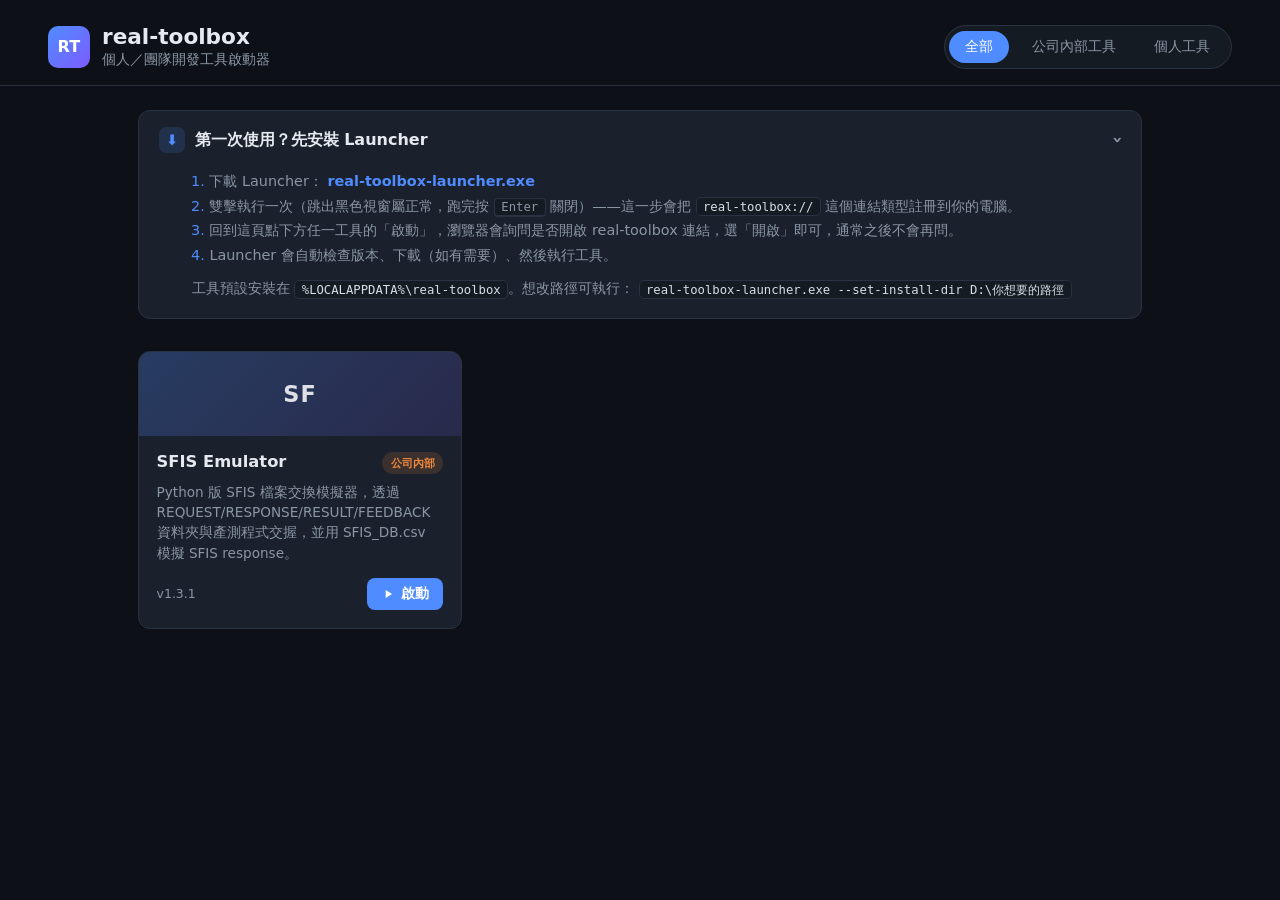
==== index.html @ bdea890c "Redesign entry page as a launcher-style dark UI Replace the plain list layout with a Steam/Epic-styl" ====
<!doctype html>
<html lang="zh-Hant">
<head>
<meta charset="utf-8">
<meta name="viewport" content="width=device-width, initial-scale=1">
<title>real-toolbox</title>
<link rel="stylesheet" href="assets/style.css">
</head>
<body>
<div class="bg-glow"></div>

<header class="topbar">
  <div class="brand">
    <span class="brand-mark">RT</span>
    <div>
      <h1>real-toolbox</h1>
      <p class="subtitle">個人／團隊開發工具啟動器</p>
    </div>
  </div>
  <nav class="tabs" id="tabs">
    <button class="tab active" data-filter="all">全部</button>
    <button class="tab" data-filter="internal">公司內部工具</button>
    <button class="tab" data-filter="personal">個人工具</button>
  </nav>
</header>

<main>
  <details class="setup-card" open>
    <summary>
      <span class="setup-icon">⬇</span>
      第一次使用？先安裝 Launcher
      <span class="chevron">›</span>
    </summary>
    <div class="setup-body">
      <ol class="setup-steps">
        <li>
          下載 Launcher：
          <a class="setup-download" href="https://github.com/real1027/real-toolbox/releases/download/launcher-v1.0.0/real-toolbox-launcher.exe">
            real-toolbox-launcher.exe
          </a>
        </li>
        <li>雙擊執行一次（跳出黑色視窗屬正常，跑完按 <kbd>Enter</kbd> 關閉）——這一步會把 <code>real-toolbox://</code> 這個連結類型註冊到你的電腦。</li>
        <li>回到這頁點下方任一工具的「啟動」，瀏覽器會詢問是否開啟 real-toolbox 連結，選「開啟」即可，通常之後不會再問。</li>
        <li>Launcher 會自動檢查版本、下載（如有需要）、然後執行工具。</li>
      </ol>
      <p class="setup-note">
        工具預設安裝在 <code>%LOCALAPPDATA%\real-toolbox</code>。想改路徑可執行：
        <code>real-toolbox-launcher.exe --set-install-dir D:\你想要的路徑</code>
      </p>
    </div>
  </details>

  <section class="grid" id="tool-grid" aria-live="polite"></section>
  <p class="empty-state" id="empty-state" hidden>目前這個分類還沒有工具。</p>
</main>

<script src="assets/app.js"></script>
</body>
</html>
---- assets/style.css ----
:root {
  --bg: #0d1117;
  --bg-alt: #151b23;
  --card: #1a212c;
  --card-hover: #212934;
  --border: #2a3341;
  --fg: #e6e9ef;
  --muted: #8b96a5;
  --accent: #4f8cff;
  --accent-hover: #6ba0ff;
  --internal: #f0883e;
  --personal: #3fb950;
}

* { box-sizing: border-box; }

html, body {
  margin: 0;
  min-height: 100%;
  background: var(--bg);
  color: var(--fg);
  font-family: system-ui, -apple-system, "Segoe UI", "PingFang TC", "Microsoft JhengHei", sans-serif;
}

.bg-glow {
  position: fixed;
  inset: 0;
  z-index: -1;
  background:
    radial-gradient(600px circle at 15% -10%, rgba(79, 140, 255, 0.16), transparent 60%),
    radial-gradient(500px circle at 90% 10%, rgba(63, 185, 80, 0.10), transparent 60%);
}

.topbar {
  display: flex;
  flex-wrap: wrap;
  align-items: center;
  justify-content: space-between;
  gap: 1rem;
  padding: 1.5rem clamp(1rem, 4vw, 3rem) 1rem;
  border-bottom: 1px solid var(--border);
}

.brand {
  display: flex;
  align-items: center;
  gap: 0.75rem;
}

.brand-mark {
  display: grid;
  place-items: center;
  width: 42px;
  height: 42px;
  border-radius: 10px;
  background: linear-gradient(135deg, var(--accent), #7c5cff);
  color: white;
  font-weight: 700;
  letter-spacing: 0.02em;
  flex-shrink: 0;
}

.brand h1 {
  margin: 0;
  font-size: 1.35rem;
}

.subtitle {
  margin: 0.15rem 0 0;
  color: var(--muted);
  font-size: 0.85rem;
}

.tabs {
  display: flex;
  gap: 0.4rem;
  background: var(--bg-alt);
  padding: 0.3rem;
  border-radius: 999px;
  border: 1px solid var(--border);
}

.tab {
  border: none;
  background: transparent;
  color: var(--muted);
  padding: 0.45rem 1rem;
  border-radius: 999px;
  font-size: 0.85rem;
  cursor: pointer;
  transition: background 0.15s, color 0.15s;
}

.tab:hover { color: var(--fg); }

.tab.active {
  background: var(--accent);
  color: white;
}

main {
  max-width: 1100px;
  margin: 0 auto;
  padding: 1.5rem clamp(1rem, 4vw, 3rem) 4rem;
}

.setup-card {
  background: var(--card);
  border: 1px solid var(--border);
  border-radius: 12px;
  margin-bottom: 2rem;
  overflow: hidden;
}

.setup-card summary {
  list-style: none;
  cursor: pointer;
  padding: 1rem 1.25rem;
  display: flex;
  align-items: center;
  gap: 0.6rem;
  font-weight: 600;
  user-select: none;
}

.setup-card summary::-webkit-details-marker { display: none; }

.setup-icon {
  display: grid;
  place-items: center;
  width: 26px;
  height: 26px;
  border-radius: 7px;
  background: rgba(79, 140, 255, 0.15);
  color: var(--accent);
  font-size: 0.9rem;
}

.chevron {
  margin-left: auto;
  color: var(--muted);
  transition: transform 0.15s;
  font-size: 1.1rem;
}

.setup-card[open] .chevron { transform: rotate(90deg); }

.setup-body {
  padding: 0 1.25rem 1.25rem 3.3rem;
  color: var(--muted);
  font-size: 0.9rem;
}

.setup-steps {
  margin: 0 0 0.75rem;
  padding-left: 1.1rem;
  line-height: 1.7;
}

.setup-steps li::marker { color: var(--accent); }

.setup-download {
  color: var(--accent);
  font-weight: 600;
  text-decoration: none;
}

.setup-download:hover { color: var(--accent-hover); }

.setup-note { margin: 0; }

kbd {
  background: var(--bg-alt);
  border: 1px solid var(--border);
  border-bottom-width: 2px;
  border-radius: 4px;
  padding: 0.05rem 0.4rem;
  font-size: 0.85em;
}

code {
  background: var(--bg-alt);
  border: 1px solid var(--border);
  padding: 0.1rem 0.4rem;
  border-radius: 5px;
  font-size: 0.85em;
  color: #d7dee8;
}

.grid {
  display: grid;
  grid-template-columns: repeat(auto-fill, minmax(260px, 1fr));
  gap: 1rem;
}

.card {
  background: var(--card);
  border: 1px solid var(--border);
  border-radius: 12px;
  overflow: hidden;
  display: flex;
  flex-direction: column;
  transition: transform 0.15s, background 0.15s, border-color 0.15s;
}

.card:hover {
  background: var(--card-hover);
  border-color: #3a4657;
  transform: translateY(-2px);
}

.card-art {
  height: 84px;
  display: grid;
  place-items: center;
  background:
    linear-gradient(135deg, rgba(79, 140, 255, 0.25), rgba(124, 92, 255, 0.15));
  color: rgba(255, 255, 255, 0.85);
  font-size: 1.4rem;
  font-weight: 700;
  letter-spacing: 0.05em;
}

.card-body {
  padding: 1rem 1.1rem 1.1rem;
  display: flex;
  flex-direction: column;
  gap: 0.5rem;
  flex: 1;
}

.card-top {
  display: flex;
  align-items: flex-start;
  justify-content: space-between;
  gap: 0.5rem;
}

.card-title {
  margin: 0;
  font-size: 1.02rem;
}

.badge {
  flex-shrink: 0;
  font-size: 0.7rem;
  padding: 0.2rem 0.55rem;
  border-radius: 999px;
  font-weight: 600;
  white-space: nowrap;
}

.badge-internal { background: rgba(240, 136, 62, 0.15); color: var(--internal); }
.badge-personal { background: rgba(63, 185, 80, 0.15); color: var(--personal); }

.card-desc {
  margin: 0;
  color: var(--muted);
  font-size: 0.85rem;
  line-height: 1.5;
  flex: 1;
}

.card-footer {
  display: flex;
  align-items: center;
  justify-content: space-between;
  margin-top: 0.4rem;
}

.version-tag {
  color: var(--muted);
  font-size: 0.78rem;
  font-variant-numeric: tabular-nums;
}

.launch-btn {
  display: inline-flex;
  align-items: center;
  gap: 0.35rem;
  background: var(--accent);
  color: white;
  text-decoration: none;
  font-size: 0.85rem;
  font-weight: 600;
  padding: 0.45rem 0.9rem;
  border-radius: 8px;
  transition: background 0.15s;
}

.launch-btn:hover { background: var(--accent-hover); }

.empty-state {
  color: var(--muted);
  text-align: center;
  padding: 3rem 1rem;
}
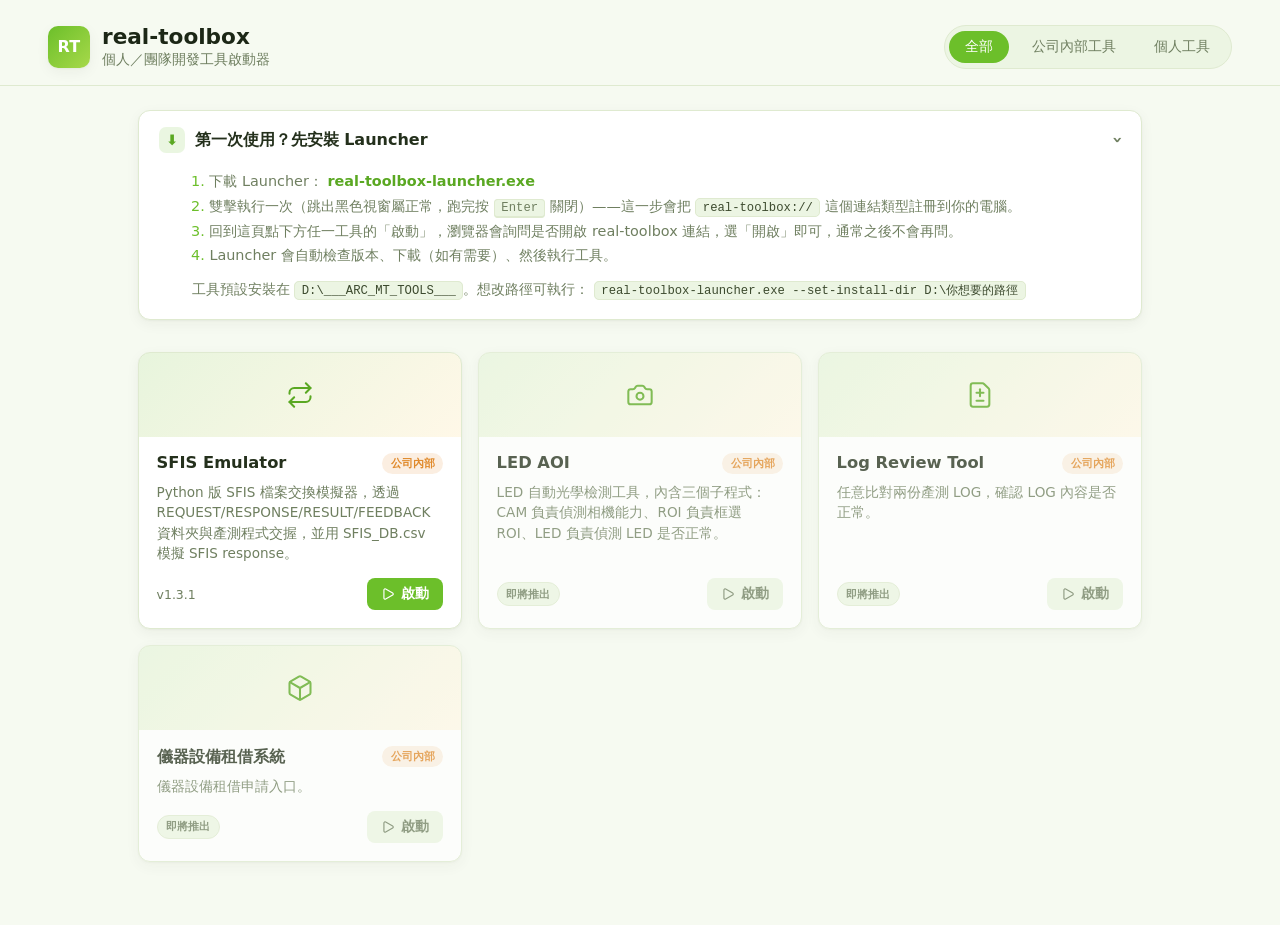
==== commit 5a47c635: "Light apple-green theme, Lucide icons, new default install dir, onboarding doc - Switch from dark to" ====
--- a/index.html
+++ b/index.html
@@ -44,7 +44,7 @@
         <li>Launcher 會自動檢查版本、下載（如有需要）、然後執行工具。</li>
       </ol>
       <p class="setup-note">
-        工具預設安裝在 <code>%LOCALAPPDATA%\real-toolbox</code>。想改路徑可執行：
+        工具預設安裝在 <code>D:\___ARC_MT_TOOLS___</code>。想改路徑可執行：
         <code>real-toolbox-launcher.exe --set-install-dir D:\你想要的路徑</code>
       </p>
     </div>
--- a/assets/style.css
+++ b/assets/style.css
@@ -1,15 +1,17 @@
 :root {
-  --bg: #0d1117;
-  --bg-alt: #151b23;
-  --card: #1a212c;
-  --card-hover: #212934;
-  --border: #2a3341;
-  --fg: #e6e9ef;
-  --muted: #8b96a5;
-  --accent: #4f8cff;
-  --accent-hover: #6ba0ff;
-  --internal: #f0883e;
-  --personal: #3fb950;
+  --bg: #f6faf1;
+  --bg-alt: #ecf5e3;
+  --card: #ffffff;
+  --card-hover: #fbfff6;
+  --border: #dfead0;
+  --fg: #24301c;
+  --muted: #6f7f60;
+  --accent: #6cbf2a;
+  --accent-hover: #5aa822;
+  --accent-soft: rgba(108, 191, 42, 0.14);
+  --internal: #e08a2c;
+  --personal: #2f7de0;
+  --shadow: 0 1px 2px rgba(36, 48, 28, 0.04), 0 4px 14px rgba(36, 48, 28, 0.05);
 }
 
 * { box-sizing: border-box; }
@@ -27,8 +29,8 @@
   inset: 0;
   z-index: -1;
   background:
-    radial-gradient(600px circle at 15% -10%, rgba(79, 140, 255, 0.16), transparent 60%),
-    radial-gradient(500px circle at 90% 10%, rgba(63, 185, 80, 0.10), transparent 60%);
+    radial-gradient(650px circle at 12% -10%, rgba(108, 191, 42, 0.12), transparent 60%),
+    radial-gradient(500px circle at 92% 5%, rgba(255, 205, 90, 0.10), transparent 60%);
 }
 
 .topbar {
@@ -53,16 +55,18 @@
   width: 42px;
   height: 42px;
   border-radius: 10px;
-  background: linear-gradient(135deg, var(--accent), #7c5cff);
+  background: linear-gradient(135deg, var(--accent), #a7d94a);
   color: white;
   font-weight: 700;
   letter-spacing: 0.02em;
   flex-shrink: 0;
+  box-shadow: var(--shadow);
 }
 
 .brand h1 {
   margin: 0;
   font-size: 1.35rem;
+  color: #1c2716;
 }
 
 .subtitle {
@@ -110,6 +114,7 @@
   border-radius: 12px;
   margin-bottom: 2rem;
   overflow: hidden;
+  box-shadow: var(--shadow);
 }
 
 .setup-card summary {
@@ -131,8 +136,8 @@
   width: 26px;
   height: 26px;
   border-radius: 7px;
-  background: rgba(79, 140, 255, 0.15);
-  color: var(--accent);
+  background: var(--accent-soft);
+  color: var(--accent-hover);
   font-size: 0.9rem;
 }
 
@@ -160,12 +165,12 @@
 .setup-steps li::marker { color: var(--accent); }
 
 .setup-download {
-  color: var(--accent);
+  color: var(--accent-hover);
   font-weight: 600;
   text-decoration: none;
 }
 
-.setup-download:hover { color: var(--accent-hover); }
+.setup-download:hover { text-decoration: underline; }
 
 .setup-note { margin: 0; }
 
@@ -184,7 +189,7 @@
   padding: 0.1rem 0.4rem;
   border-radius: 5px;
   font-size: 0.85em;
-  color: #d7dee8;
+  color: #3c4a2e;
 }
 
 .grid {
@@ -200,22 +205,25 @@
   overflow: hidden;
   display: flex;
   flex-direction: column;
-  transition: transform 0.15s, background 0.15s, border-color 0.15s;
+  box-shadow: var(--shadow);
+  transition: transform 0.15s, border-color 0.15s, box-shadow 0.15s;
 }
 
 .card:hover {
-  background: var(--card-hover);
-  border-color: #3a4657;
+  border-color: #c7dcae;
   transform: translateY(-2px);
+  box-shadow: 0 6px 20px rgba(36, 48, 28, 0.09);
 }
 
 .card-art {
   height: 84px;
   display: grid;
   place-items: center;
-  background:
-    linear-gradient(135deg, rgba(79, 140, 255, 0.25), rgba(124, 92, 255, 0.15));
-  color: rgba(255, 255, 255, 0.85);
+  background: linear-gradient(135deg, rgba(108, 191, 42, 0.16), rgba(255, 205, 90, 0.14));
+  color: var(--accent-hover);
+}
+
+.card-art span {
   font-size: 1.4rem;
   font-weight: 700;
   letter-spacing: 0.05em;
@@ -250,8 +258,8 @@
   white-space: nowrap;
 }
 
-.badge-internal { background: rgba(240, 136, 62, 0.15); color: var(--internal); }
-.badge-personal { background: rgba(63, 185, 80, 0.15); color: var(--personal); }
+.badge-internal { background: rgba(224, 138, 44, 0.14); color: var(--internal); }
+.badge-personal { background: rgba(47, 125, 224, 0.12); color: var(--personal); }
 
 .card-desc {
   margin: 0;
@@ -263,8 +271,10 @@
 
 .card-footer {
   display: flex;
+  flex-wrap: wrap;
   align-items: center;
   justify-content: space-between;
+  gap: 0.5rem;
   margin-top: 0.4rem;
 }
 
@@ -286,9 +296,50 @@
   padding: 0.45rem 0.9rem;
   border-radius: 8px;
   transition: background 0.15s;
+  border: none;
+  cursor: pointer;
 }
 
 .launch-btn:hover { background: var(--accent-hover); }
+
+.launch-btn.is-disabled {
+  background: var(--bg-alt);
+  color: var(--muted);
+  cursor: default;
+  pointer-events: none;
+}
+
+.sub-tool-buttons {
+  display: flex;
+  flex-wrap: wrap;
+  justify-content: flex-end;
+  gap: 0.4rem;
+  width: 100%;
+}
+
+.sub-tool-buttons .launch-btn {
+  font-size: 0.78rem;
+  padding: 0.35rem 0.65rem;
+}
+
+.coming-soon-tag {
+  font-size: 0.7rem;
+  font-weight: 600;
+  color: var(--muted);
+  background: var(--bg-alt);
+  border: 1px solid var(--border);
+  padding: 0.2rem 0.55rem;
+  border-radius: 999px;
+}
+
+.card.is-coming-soon {
+  opacity: 0.75;
+}
+
+.card.is-coming-soon:hover {
+  transform: none;
+  box-shadow: var(--shadow);
+}
 
 .empty-state {
   color: var(--muted);
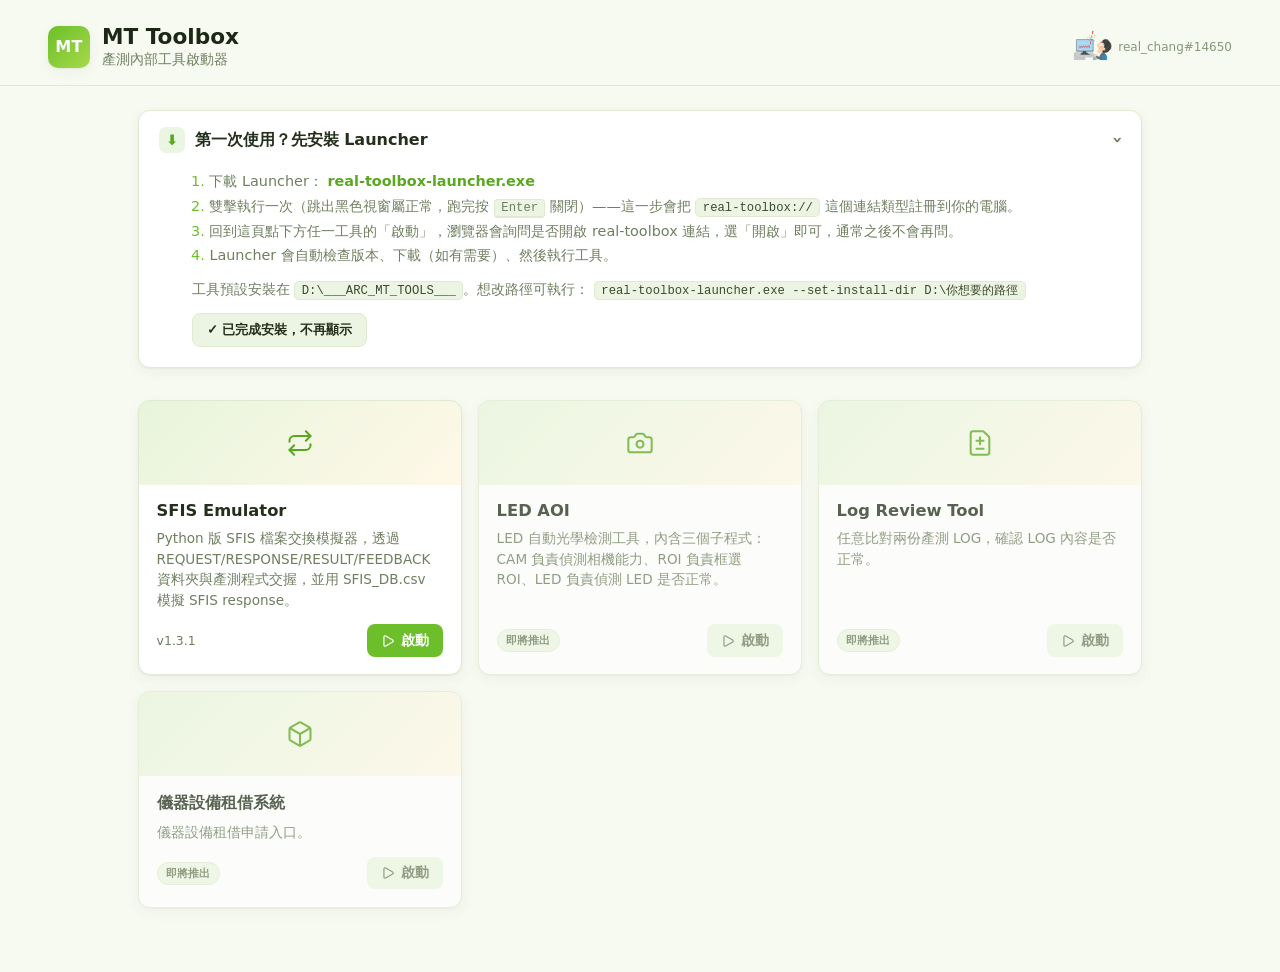
==== commit 826851f4: "Rebrand to MT Toolbox, drop category split, add signature corner - All tools are internal production" ====
--- a/index.html
+++ b/index.html
@@ -3,7 +3,7 @@
 <head>
 <meta charset="utf-8">
 <meta name="viewport" content="width=device-width, initial-scale=1">
-<title>real-toolbox</title>
+<title>MT Toolbox</title>
 <link rel="stylesheet" href="assets/style.css">
 </head>
 <body>
@@ -11,21 +11,23 @@
 
 <header class="topbar">
   <div class="brand">
-    <span class="brand-mark">RT</span>
+    <span class="brand-mark">MT</span>
     <div>
-      <h1>real-toolbox</h1>
-      <p class="subtitle">個人／團隊開發工具啟動器</p>
+      <h1>MT Toolbox</h1>
+      <p class="subtitle">產測內部工具啟動器</p>
     </div>
   </div>
-  <nav class="tabs" id="tabs">
-    <button class="tab active" data-filter="all">全部</button>
-    <button class="tab" data-filter="internal">公司內部工具</button>
-    <button class="tab" data-filter="personal">個人工具</button>
-  </nav>
+  <div class="topbar-right">
+    <button class="setup-reopen-link" id="setup-reopen" hidden>安裝說明</button>
+    <div class="signature">
+      <img src="assets/mascot.png" alt="" class="mascot" />
+      <span class="signature-tag">real_chang#14650</span>
+    </div>
+  </div>
 </header>
 
 <main>
-  <details class="setup-card" open>
+  <details class="setup-card" id="setup-card" open>
     <summary>
       <span class="setup-icon">⬇</span>
       第一次使用？先安裝 Launcher
@@ -47,11 +49,12 @@
         工具預設安裝在 <code>D:\___ARC_MT_TOOLS___</code>。想改路徑可執行：
         <code>real-toolbox-launcher.exe --set-install-dir D:\你想要的路徑</code>
       </p>
+      <button class="dismiss-setup-btn" id="dismiss-setup">✓ 已完成安裝，不再顯示</button>
     </div>
   </details>
 
   <section class="grid" id="tool-grid" aria-live="polite"></section>
-  <p class="empty-state" id="empty-state" hidden>目前這個分類還沒有工具。</p>
+  <p class="empty-state" id="empty-state" hidden>目前還沒有工具。</p>
 </main>
 
 <script src="assets/app.js"></script>
--- a/assets/style.css
+++ b/assets/style.css
@@ -9,8 +9,6 @@
   --accent: #6cbf2a;
   --accent-hover: #5aa822;
   --accent-soft: rgba(108, 191, 42, 0.14);
-  --internal: #e08a2c;
-  --personal: #2f7de0;
   --shadow: 0 1px 2px rgba(36, 48, 28, 0.04), 0 4px 14px rgba(36, 48, 28, 0.05);
 }
 
@@ -75,31 +73,45 @@
   font-size: 0.85rem;
 }
 
-.tabs {
-  display: flex;
+.topbar-right {
+  display: flex;
+  align-items: center;
+  gap: 0.9rem;
+}
+
+.setup-reopen-link {
+  border: 1px solid var(--border);
+  background: var(--card);
+  color: var(--muted);
+  padding: 0.4rem 0.85rem;
+  border-radius: 999px;
+  font-size: 0.8rem;
+  cursor: pointer;
+  transition: color 0.15s, border-color 0.15s;
+}
+
+.setup-reopen-link:hover {
+  color: var(--accent-hover);
+  border-color: var(--accent);
+}
+
+.signature {
+  display: flex;
+  align-items: center;
   gap: 0.4rem;
-  background: var(--bg-alt);
-  padding: 0.3rem;
-  border-radius: 999px;
-  border: 1px solid var(--border);
-}
-
-.tab {
-  border: none;
-  background: transparent;
-  color: var(--muted);
-  padding: 0.45rem 1rem;
-  border-radius: 999px;
-  font-size: 0.85rem;
-  cursor: pointer;
-  transition: background 0.15s, color 0.15s;
-}
-
-.tab:hover { color: var(--fg); }
-
-.tab.active {
-  background: var(--accent);
-  color: white;
+  opacity: 0.8;
+}
+
+.mascot {
+  height: 34px;
+  width: auto;
+  display: block;
+}
+
+.signature-tag {
+  font-size: 0.75rem;
+  color: var(--muted);
+  white-space: nowrap;
 }
 
 main {
@@ -172,7 +184,25 @@
 
 .setup-download:hover { text-decoration: underline; }
 
-.setup-note { margin: 0; }
+.setup-note { margin: 0 0 0.9rem; }
+
+.dismiss-setup-btn {
+  border: 1px solid var(--border);
+  background: var(--bg-alt);
+  color: var(--fg);
+  padding: 0.45rem 0.9rem;
+  border-radius: 8px;
+  font-size: 0.82rem;
+  font-weight: 600;
+  cursor: pointer;
+  transition: background 0.15s, border-color 0.15s;
+}
+
+.dismiss-setup-btn:hover {
+  background: var(--accent-soft);
+  border-color: var(--accent);
+  color: var(--accent-hover);
+}
 
 kbd {
   background: var(--bg-alt);
@@ -249,18 +279,6 @@
   font-size: 1.02rem;
 }
 
-.badge {
-  flex-shrink: 0;
-  font-size: 0.7rem;
-  padding: 0.2rem 0.55rem;
-  border-radius: 999px;
-  font-weight: 600;
-  white-space: nowrap;
-}
-
-.badge-internal { background: rgba(224, 138, 44, 0.14); color: var(--internal); }
-.badge-personal { background: rgba(47, 125, 224, 0.12); color: var(--personal); }
-
 .card-desc {
   margin: 0;
   color: var(--muted);
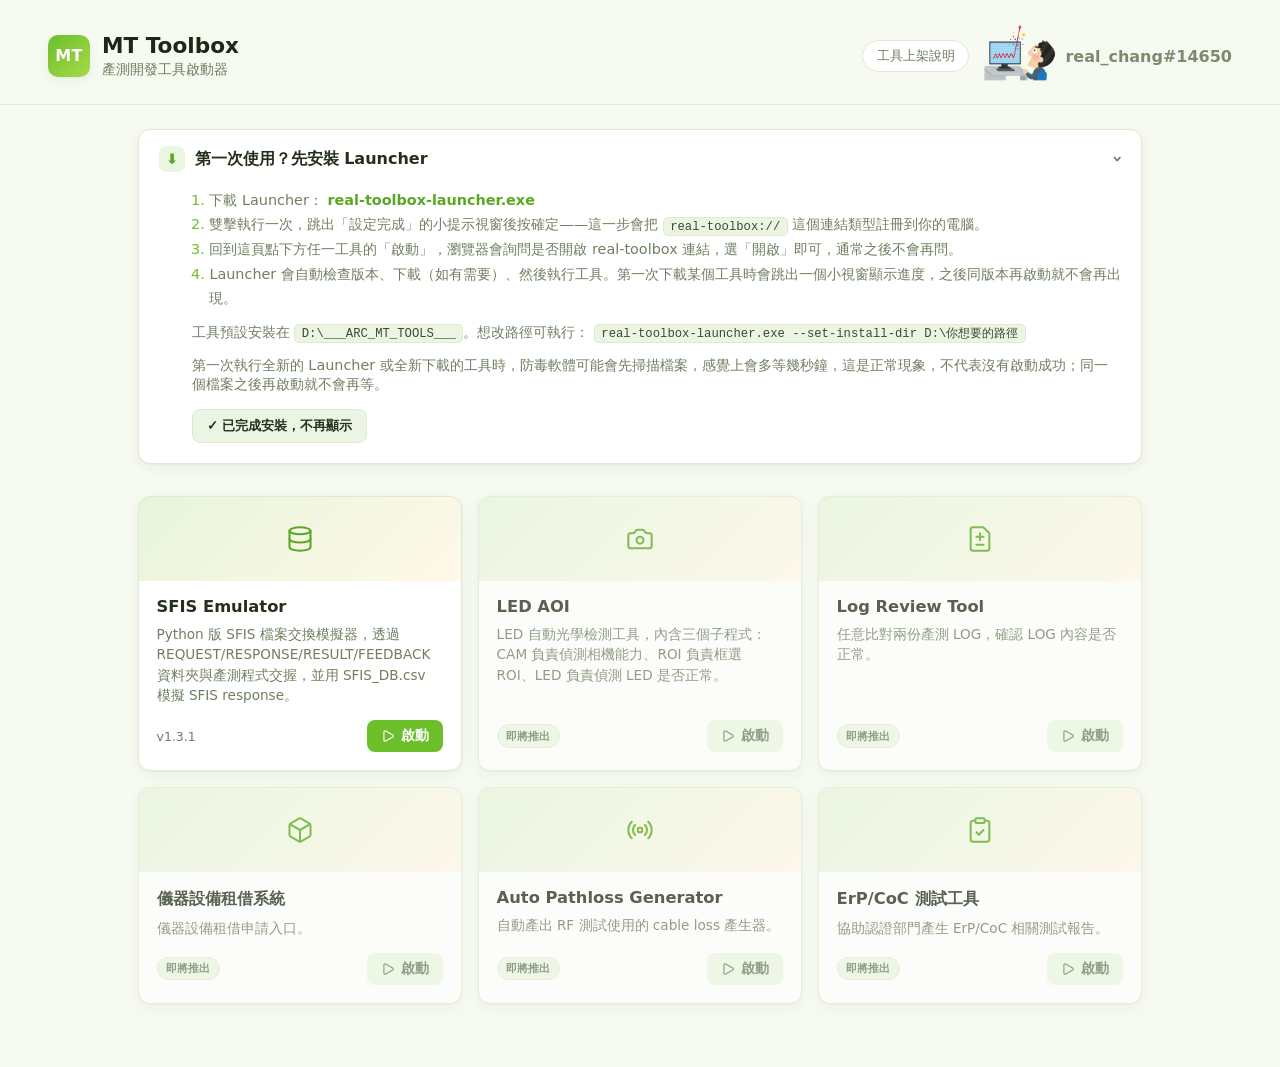
==== commit 81c1b8bf: "Windowless Launcher, longer feedback timeout, onboarding page - Launcher rebuilt as --windowed (no m" ====
--- a/index.html
+++ b/index.html
@@ -14,11 +14,12 @@
     <span class="brand-mark">MT</span>
     <div>
       <h1>MT Toolbox</h1>
-      <p class="subtitle">產測內部工具啟動器</p>
+      <p class="subtitle">產測開發工具啟動器</p>
     </div>
   </div>
   <div class="topbar-right">
     <button class="setup-reopen-link" id="setup-reopen" hidden>安裝說明</button>
+    <a class="setup-reopen-link" href="onboarding.html" target="_blank" rel="noopener">工具上架說明</a>
     <div class="signature">
       <img src="assets/mascot.png" alt="" class="mascot" />
       <span class="signature-tag">real_chang#14650</span>
@@ -41,13 +42,16 @@
             real-toolbox-launcher.exe
           </a>
         </li>
-        <li>雙擊執行一次（跳出黑色視窗屬正常，跑完按 <kbd>Enter</kbd> 關閉）——這一步會把 <code>real-toolbox://</code> 這個連結類型註冊到你的電腦。</li>
+        <li>雙擊執行一次，跳出「設定完成」的小提示視窗後按確定——這一步會把 <code>real-toolbox://</code> 這個連結類型註冊到你的電腦。</li>
         <li>回到這頁點下方任一工具的「啟動」，瀏覽器會詢問是否開啟 real-toolbox 連結，選「開啟」即可，通常之後不會再問。</li>
-        <li>Launcher 會自動檢查版本、下載（如有需要）、然後執行工具。</li>
+        <li>Launcher 會自動檢查版本、下載（如有需要）、然後執行工具。第一次下載某個工具時會跳出一個小視窗顯示進度，之後同版本再啟動就不會再出現。</li>
       </ol>
       <p class="setup-note">
         工具預設安裝在 <code>D:\___ARC_MT_TOOLS___</code>。想改路徑可執行：
         <code>real-toolbox-launcher.exe --set-install-dir D:\你想要的路徑</code>
+      </p>
+      <p class="setup-note">
+        第一次執行全新的 Launcher 或全新下載的工具時，防毒軟體可能會先掃描檔案，感覺上會多等幾秒鐘，這是正常現象，不代表沒有啟動成功；同一個檔案之後再啟動就不會再等。
       </p>
       <button class="dismiss-setup-btn" id="dismiss-setup">✓ 已完成安裝，不再顯示</button>
     </div>
--- a/assets/style.css
+++ b/assets/style.css
@@ -86,6 +86,7 @@
   padding: 0.4rem 0.85rem;
   border-radius: 999px;
   font-size: 0.8rem;
+  text-decoration: none;
   cursor: pointer;
   transition: color 0.15s, border-color 0.15s;
 }
@@ -98,18 +99,19 @@
 .signature {
   display: flex;
   align-items: center;
-  gap: 0.4rem;
-  opacity: 0.8;
+  gap: 0.6rem;
+  opacity: 0.9;
 }
 
 .mascot {
-  height: 34px;
+  height: 64px;
   width: auto;
   display: block;
 }
 
 .signature-tag {
-  font-size: 0.75rem;
+  font-size: 1rem;
+  font-weight: 600;
   color: var(--muted);
   white-space: nowrap;
 }
@@ -118,6 +120,69 @@
   max-width: 1100px;
   margin: 0 auto;
   padding: 1.5rem clamp(1rem, 4vw, 3rem) 4rem;
+}
+
+main.prose {
+  max-width: 760px;
+  line-height: 1.7;
+}
+
+.prose h2 {
+  margin-top: 2.2rem;
+  padding-bottom: 0.4rem;
+  border-bottom: 1px solid var(--border);
+  font-size: 1.15rem;
+}
+
+.prose h3 {
+  margin-top: 1.6rem;
+  font-size: 1rem;
+}
+
+.prose ul, .prose ol {
+  padding-left: 1.3rem;
+}
+
+.prose li { margin: 0.3rem 0; }
+.prose li::marker { color: var(--accent); }
+
+.prose p { margin: 0.8rem 0; }
+
+.prose pre {
+  background: var(--bg-alt);
+  border: 1px solid var(--border);
+  border-radius: 8px;
+  padding: 0.9rem 1rem;
+  overflow-x: auto;
+  font-size: 0.85rem;
+}
+
+.prose pre code {
+  background: none;
+  border: none;
+  padding: 0;
+}
+
+.prose table {
+  width: 100%;
+  border-collapse: collapse;
+  margin: 1rem 0;
+  font-size: 0.9rem;
+}
+
+.prose th, .prose td {
+  border: 1px solid var(--border);
+  padding: 0.5rem 0.7rem;
+  text-align: left;
+  vertical-align: top;
+}
+
+.prose th {
+  background: var(--bg-alt);
+}
+
+.prose a {
+  color: var(--accent-hover);
 }
 
 .setup-card {
@@ -327,6 +392,18 @@
   pointer-events: none;
 }
 
+.launch-btn.is-loading {
+  background: var(--accent-hover);
+  pointer-events: none;
+  cursor: default;
+  animation: launch-pulse 1.1s ease-in-out infinite;
+}
+
+@keyframes launch-pulse {
+  0%, 100% { opacity: 1; }
+  50% { opacity: 0.6; }
+}
+
 .sub-tool-buttons {
   display: flex;
   flex-wrap: wrap;
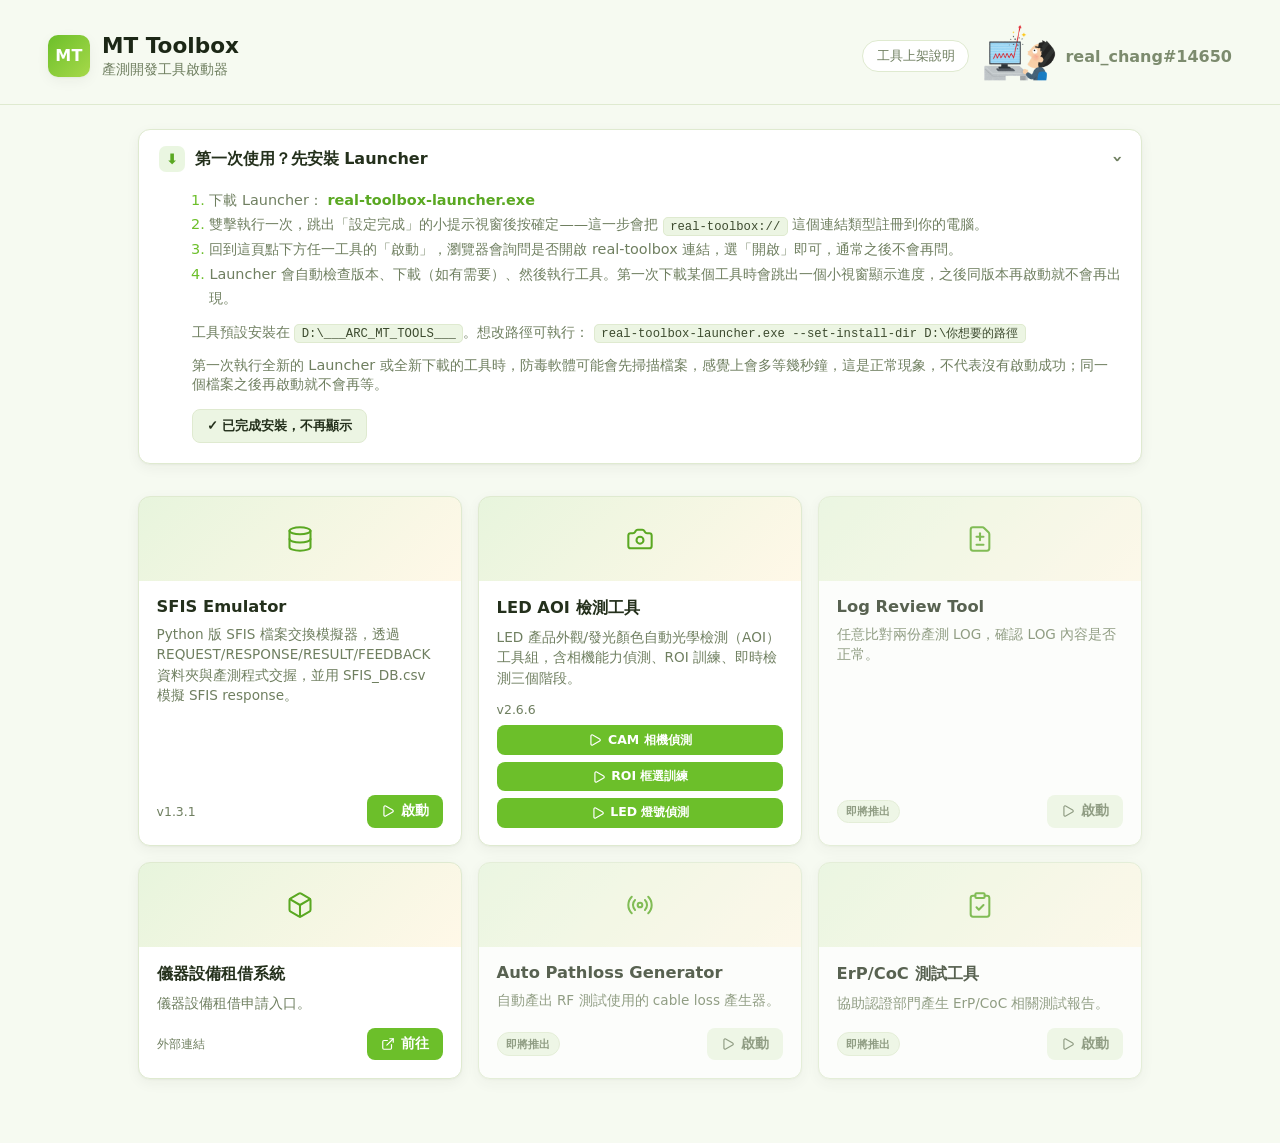
==== commit cf563b83: "Polish: sub-tool buttons as an equal-width column, wording tweaks - LED AOI's CAM/ROI/LED launch but" ====
--- a/index.html
+++ b/index.html
@@ -18,7 +18,7 @@
     </div>
   </div>
   <div class="topbar-right">
-    <button class="setup-reopen-link" id="setup-reopen" hidden>安裝說明</button>
+    <button class="setup-reopen-link" id="setup-reopen" hidden>工具啟動教學</button>
     <a class="setup-reopen-link" href="onboarding.html" target="_blank" rel="noopener">工具上架說明</a>
     <div class="signature">
       <img src="assets/mascot.png" alt="" class="mascot" />
--- a/assets/style.css
+++ b/assets/style.css
@@ -406,15 +406,16 @@
 
 .sub-tool-buttons {
   display: flex;
-  flex-wrap: wrap;
-  justify-content: flex-end;
+  flex-direction: column;
   gap: 0.4rem;
   width: 100%;
 }
 
 .sub-tool-buttons .launch-btn {
   font-size: 0.78rem;
-  padding: 0.35rem 0.65rem;
+  padding: 0.4rem 0.65rem;
+  width: 100%;
+  justify-content: center;
 }
 
 .coming-soon-tag {
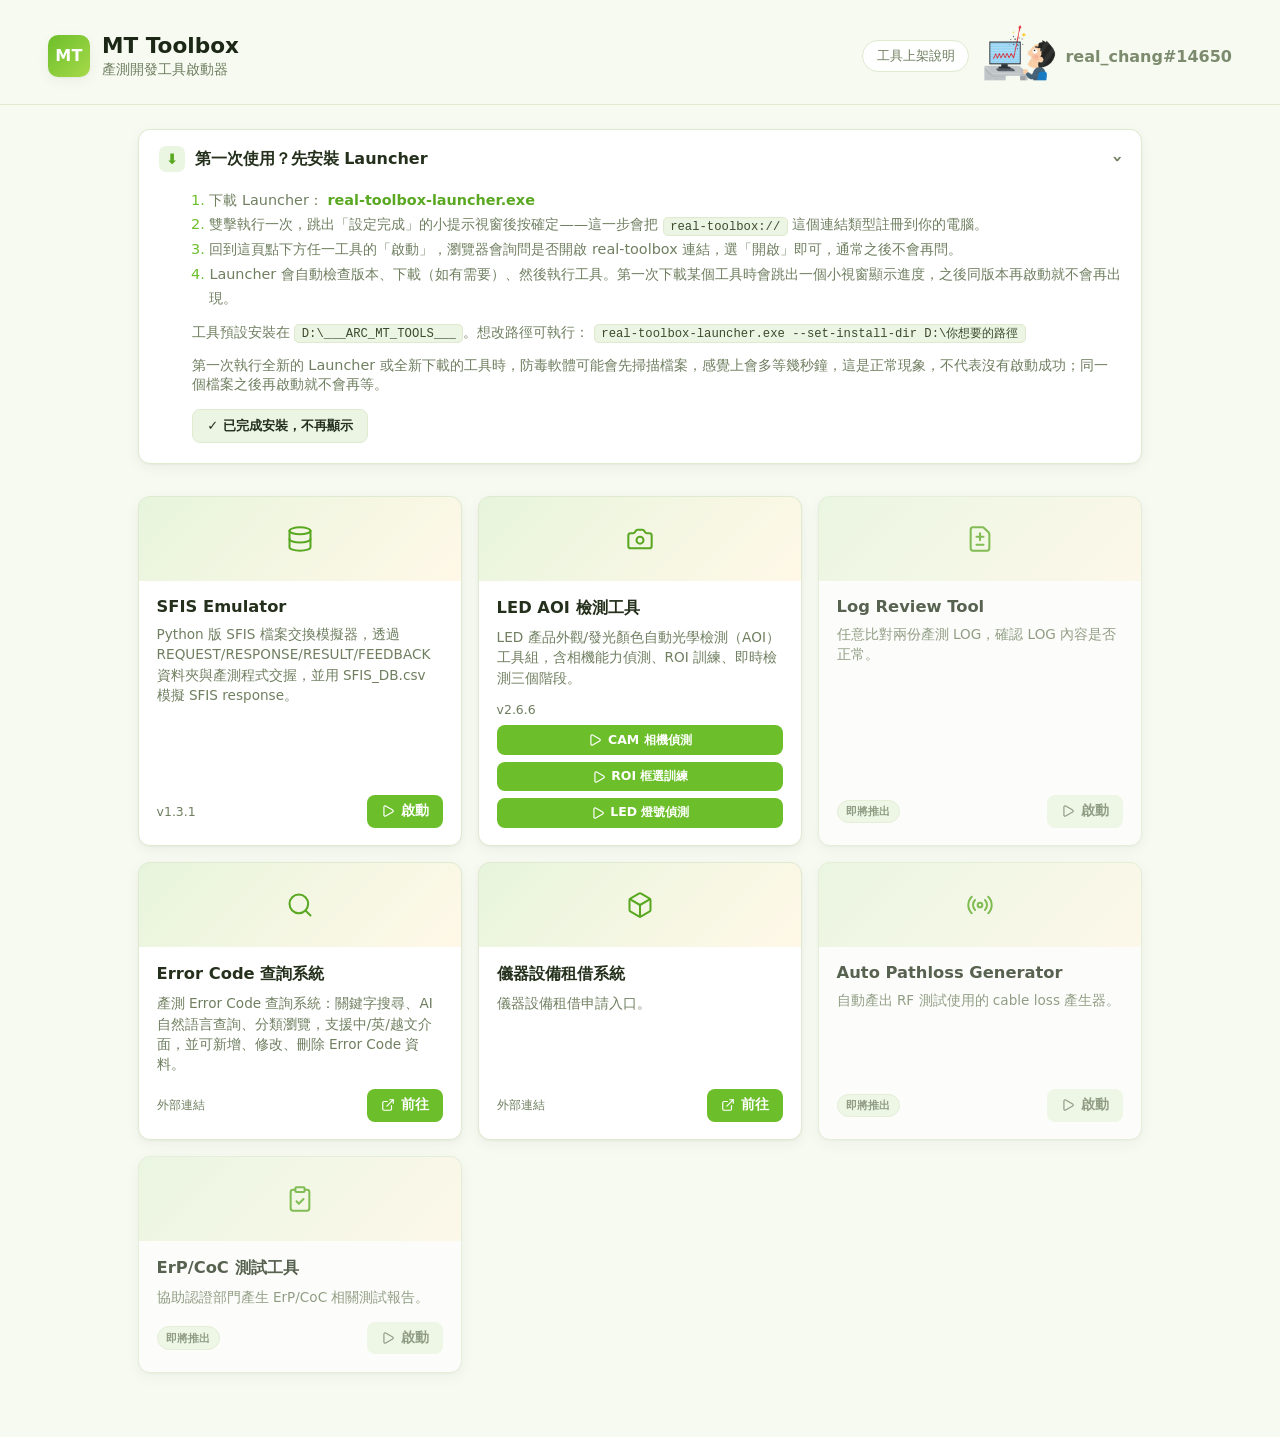
==== commit 866c2ae9: "Add exhaustive comments across all code, and document every mechanism in README - launcher.py, asset" ====
--- a/index.html
+++ b/index.html
@@ -1,4 +1,19 @@
 <!doctype html>
+<!--
+  MT Toolbox entry page (repo/protocol name: real-toolbox).
+
+  This is a fully static page - no build step, no framework, no server-side
+  code. It is deployed as-is to GitHub Pages from the repo's main branch.
+  All the actual interactive behavior (rendering the tool cards from
+  manifest.json, the setup-card show/hide logic, the launch-button feedback)
+  lives in assets/app.js; this file is just the fixed shell/skeleton that
+  app.js populates and manipulates at load time.
+
+  See assets/app.js's top-of-file comment for the full picture of how a
+  click on a tool's "啟動" button actually results in a program running on
+  the user's machine, and launcher/launcher.py's module docstring for the
+  Launcher side of that handshake.
+-->
 <html lang="zh-Hant">
 <head>
 <meta charset="utf-8">
@@ -7,6 +22,8 @@
 <link rel="stylesheet" href="assets/style.css">
 </head>
 <body>
+<!-- Fixed full-page background gradient, purely decorative - see .bg-glow
+     in style.css. Placed first/behind everything via z-index: -1. -->
 <div class="bg-glow"></div>
 
 <header class="topbar">
@@ -18,8 +35,31 @@
     </div>
   </div>
   <div class="topbar-right">
+    <!--
+      Two different, deliberately distinct link types sit side by side here:
+        - "工具啟動教學" is a <button>, not a link - clicking it doesn't
+          navigate anywhere, it just re-shows the setup-card below (see
+          app.js's setupLauncherReminder). It starts `hidden` and only
+          appears after the user has dismissed the setup card once, via
+          localStorage - see setupLauncherReminder's own comment for why a
+          static page can't just detect "is the Launcher installed?" directly
+          and has to rely on this remembered-dismissal approach instead.
+        - "工具上架說明" is a real <a> to a separate page (onboarding.html),
+          opened in a new tab (target="_blank") since it's a completely
+          different, much longer document aimed at a different audience
+          (people onboarding a NEW tool, not people using existing tools).
+      Both share the .setup-reopen-link CSS class so they look like the
+      same kind of pill-shaped secondary action despite being different
+      HTML elements underneath - see style.css's `button { font-family:
+      inherit }` comment for a subtlety this caused (buttons and links don't
+      get identical typography for free, even with the same class).
+    -->
     <button class="setup-reopen-link" id="setup-reopen" hidden>工具啟動教學</button>
     <a class="setup-reopen-link" href="onboarding.html" target="_blank" rel="noopener">工具上架說明</a>
+    <!-- Personal signature corner: a small mascot image (assets/mascot.png)
+         plus a name/id tag. hideMascotIfMissing() in app.js makes the image
+         fail gracefully (hides itself) rather than showing a broken-image
+         icon if the file is ever missing. -->
     <div class="signature">
       <img src="assets/mascot.png" alt="" class="mascot" />
       <span class="signature-tag">real_chang#14650</span>
@@ -28,6 +68,16 @@
 </header>
 
 <main>
+  <!--
+    First-time setup instructions. Uses a native <details>/<summary> element
+    (not a custom JS-driven collapsible) so it works even before app.js has
+    finished running, and starts `open` in the HTML source - app.js's
+    setupLauncherReminder() may immediately hide the whole element (via the
+    `hidden` attribute, separate from `open`) if the user has already
+    dismissed it before on this browser/machine; see that function's comment
+    block for the full reasoning on why this is remembered client-side
+    rather than detected automatically.
+  -->
   <details class="setup-card" id="setup-card" open>
     <summary>
       <span class="setup-icon">⬇</span>
@@ -38,10 +88,18 @@
       <ol class="setup-steps">
         <li>
           下載 Launcher：
+          <!-- Points directly at the GitHub Release asset - see
+               CONTRIBUTING.md/README.md for how this exe gets built
+               (PyInstaller --onefile --windowed) and re-uploaded to this
+               same release tag (launcher-v1.0.0) every time launcher.py
+               changes; the URL itself never needs to change. -->
           <a class="setup-download" href="https://github.com/real1027/real-toolbox/releases/download/launcher-v1.0.0/real-toolbox-launcher.exe">
             real-toolbox-launcher.exe
           </a>
         </li>
+        <!-- "設定完成" message box wording here must stay in sync with
+             register_protocol()'s show_message() call in launcher.py - if
+             that message text changes, update it here too. -->
         <li>雙擊執行一次，跳出「設定完成」的小提示視窗後按確定——這一步會把 <code>real-toolbox://</code> 這個連結類型註冊到你的電腦。</li>
         <li>回到這頁點下方任一工具的「啟動」，瀏覽器會詢問是否開啟 real-toolbox 連結，選「開啟」即可，通常之後不會再問。</li>
         <li>Launcher 會自動檢查版本、下載（如有需要）、然後執行工具。第一次下載某個工具時會跳出一個小視窗顯示進度，之後同版本再啟動就不會再出現。</li>
@@ -50,6 +108,12 @@
         工具預設安裝在 <code>D:\___ARC_MT_TOOLS___</code>。想改路徑可執行：
         <code>real-toolbox-launcher.exe --set-install-dir D:\你想要的路徑</code>
       </p>
+      <!-- This note exists because of a real support question during
+           development ("SFIS Emulator 突然開啟不了了") that turned out to be
+           Windows Defender scanning a freshly built/downloaded exe, not an
+           actual bug - see launcher.py's LOCK_TTL_SECONDS/module docstring
+           and app.js's LAUNCH_FEEDBACK_TIMEOUT_MS comment for the two other
+           places this same discovery shaped the design. -->
       <p class="setup-note">
         第一次執行全新的 Launcher 或全新下載的工具時，防毒軟體可能會先掃描檔案，感覺上會多等幾秒鐘，這是正常現象，不代表沒有啟動成功；同一個檔案之後再啟動就不會再等。
       </p>
@@ -57,7 +121,14 @@
     </div>
   </details>
 
+  <!-- Populated entirely by app.js's loadTools()/toolCard() - this element
+       starts empty in the HTML source. aria-live="polite" so screen readers
+       announce the tool list once it finishes loading, since it isn't
+       present in the initial page load. -->
   <section class="grid" id="tool-grid" aria-live="polite"></section>
+  <!-- Shown by app.js only if manifest.json legitimately has zero tools, or
+       if manifest.json itself failed to load at all (in which case its text
+       is replaced with the actual error - see loadTools()). -->
   <p class="empty-state" id="empty-state" hidden>目前還沒有工具。</p>
 </main>
 
--- a/assets/style.css
+++ b/assets/style.css
@@ -1,3 +1,9 @@
+/* Light theme with an apple-green accent (chosen deliberately over the
+   dark Steam/Epic-launcher-style theme this page originally shipped with -
+   the dark version was fully built and screenshotted before being replaced
+   by this one on request). Shared by index.html and onboarding.html - this
+   is the only stylesheet on the whole site, so any change here affects
+   both pages. */
 :root {
   --bg: #f6faf1;
   --bg-alt: #ecf5e3;
@@ -14,6 +20,16 @@
 
 * { box-sizing: border-box; }
 
+/* Browsers do NOT make <button> inherit font-family from the page by
+   default - form controls get the OS/browser's own UI font unless told
+   otherwise. Without this reset, the "工具啟動教學" reopen <button> and the
+   "工具上架說明" <a> right next to it (both share the .setup-reopen-link
+   class and are meant to look identical) would visibly render in two
+   different typefaces even though every other property matches. */
+button {
+  font-family: inherit;
+}
+
 html, body {
   margin: 0;
   min-height: 100%;
@@ -122,6 +138,12 @@
   padding: 1.5rem clamp(1rem, 4vw, 3rem) 4rem;
 }
 
+/* Everything under .prose is typographic styling for long-form article
+   content - specifically onboarding.html (the "工具上架說明" page), which
+   uses headings/lists/tables/code blocks that index.html's card-grid layout
+   never needs. Narrower max-width than the card grid's <main> (760px vs
+   1100px) because long paragraphs of Chinese/English prose read better at
+   a narrower measure than a grid of cards does. */
 main.prose {
   max-width: 760px;
   line-height: 1.7;
@@ -385,6 +407,11 @@
 
 .launch-btn:hover { background: var(--accent-hover); }
 
+/* Used for a "coming_soon" tool's button, which is a <span> in the markup
+   (see app.js's footerContent), not a real <a href> - there is nothing to
+   link to yet. pointer-events: none isn't strictly required here (a <span>
+   has no default click behavior anyway) but is kept for consistency with
+   .is-loading below and as a defensive no-op. */
 .launch-btn.is-disabled {
   background: var(--bg-alt);
   color: var(--muted);
@@ -392,6 +419,12 @@
   pointer-events: none;
 }
 
+/* Applied by app.js's wireLaunchFeedback while a real launch link is showing
+   "啟動中…". `pointer-events: none` is what ACTUALLY prevents a user from
+   re-clicking the button while it's in this state - there is no separate
+   JavaScript-side click-guard; the browser itself simply stops delivering
+   click events to an element styled this way. The pulsing opacity animation
+   is purely a visual "something is happening" cue. */
 .launch-btn.is-loading {
   background: var(--accent-hover);
   pointer-events: none;
@@ -404,6 +437,16 @@
   50% { opacity: 0.6; }
 }
 
+/* One button per sub-tool (e.g. LED AOI's CAM/ROI/LED), stacked in a single
+   column with every button stretched to the same width - deliberately NOT
+   a wrapping row of variable-width buttons, which looked uneven and could
+   wrap awkwardly depending on card width and label length. Because this
+   element is width: 100% and .card-footer (its flex-row parent, ordered
+   after the version-tag span in the markup - see app.js's footerContent)
+   has flex-wrap: wrap, this element can never fit next to the version tag
+   on the same line and always wraps onto its own full-width row below it -
+   that's what produces "version number on top, full-width button column
+   below" with no extra layout code needed. */
 .sub-tool-buttons {
   display: flex;
   flex-direction: column;
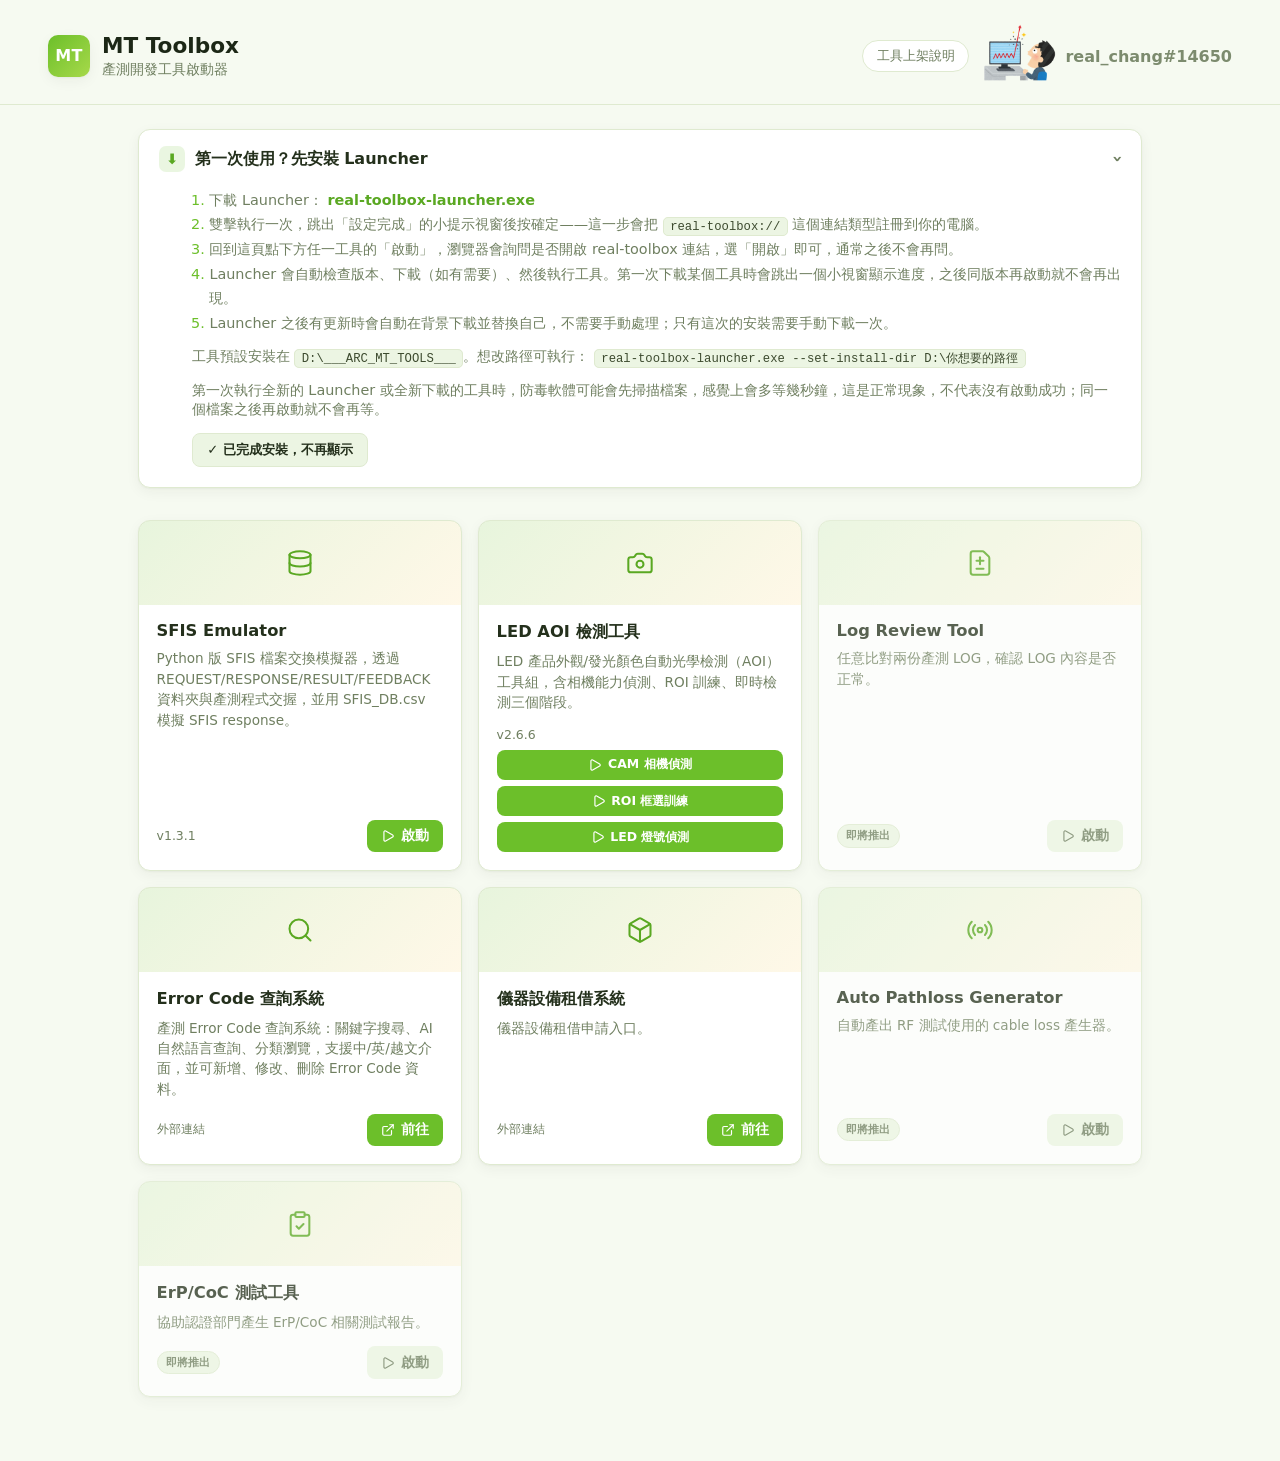
==== commit 9c2bb985: "Offline manifest cache + fully automatic Launcher self-update Offline support: every successful mani" ====
--- a/index.html
+++ b/index.html
@@ -88,12 +88,14 @@
       <ol class="setup-steps">
         <li>
           下載 Launcher：
-          <!-- Points directly at the GitHub Release asset - see
-               CONTRIBUTING.md/README.md for how this exe gets built
-               (PyInstaller --onefile --windowed) and re-uploaded to this
-               same release tag (launcher-v1.0.0) every time launcher.py
-               changes; the URL itself never needs to change. -->
-          <a class="setup-download" href="https://github.com/real1027/real-toolbox/releases/download/launcher-v1.0.0/real-toolbox-launcher.exe">
+          <!-- Points at GitHub's "latest release" asset permalink - see
+               README.md's self-update section for the mechanism this
+               mirrors. This URL always resolves to the newest Launcher
+               release's asset regardless of its tag, so it never needs to
+               change again when a new Launcher version is cut - see
+               launcher.py's GITHUB_LAUNCHER_ASSET_URL, the exact same
+               fixed URL the Launcher's own self-update downloads from. -->
+          <a class="setup-download" href="https://github.com/real1027/real-toolbox/releases/latest/download/real-toolbox-launcher.exe">
             real-toolbox-launcher.exe
           </a>
         </li>
@@ -103,6 +105,7 @@
         <li>雙擊執行一次，跳出「設定完成」的小提示視窗後按確定——這一步會把 <code>real-toolbox://</code> 這個連結類型註冊到你的電腦。</li>
         <li>回到這頁點下方任一工具的「啟動」，瀏覽器會詢問是否開啟 real-toolbox 連結，選「開啟」即可，通常之後不會再問。</li>
         <li>Launcher 會自動檢查版本、下載（如有需要）、然後執行工具。第一次下載某個工具時會跳出一個小視窗顯示進度，之後同版本再啟動就不會再出現。</li>
+        <li>Launcher 之後有更新時會自動在背景下載並替換自己，不需要手動處理；只有這次的安裝需要手動下載一次。</li>
       </ol>
       <p class="setup-note">
         工具預設安裝在 <code>D:\___ARC_MT_TOOLS___</code>。想改路徑可執行：
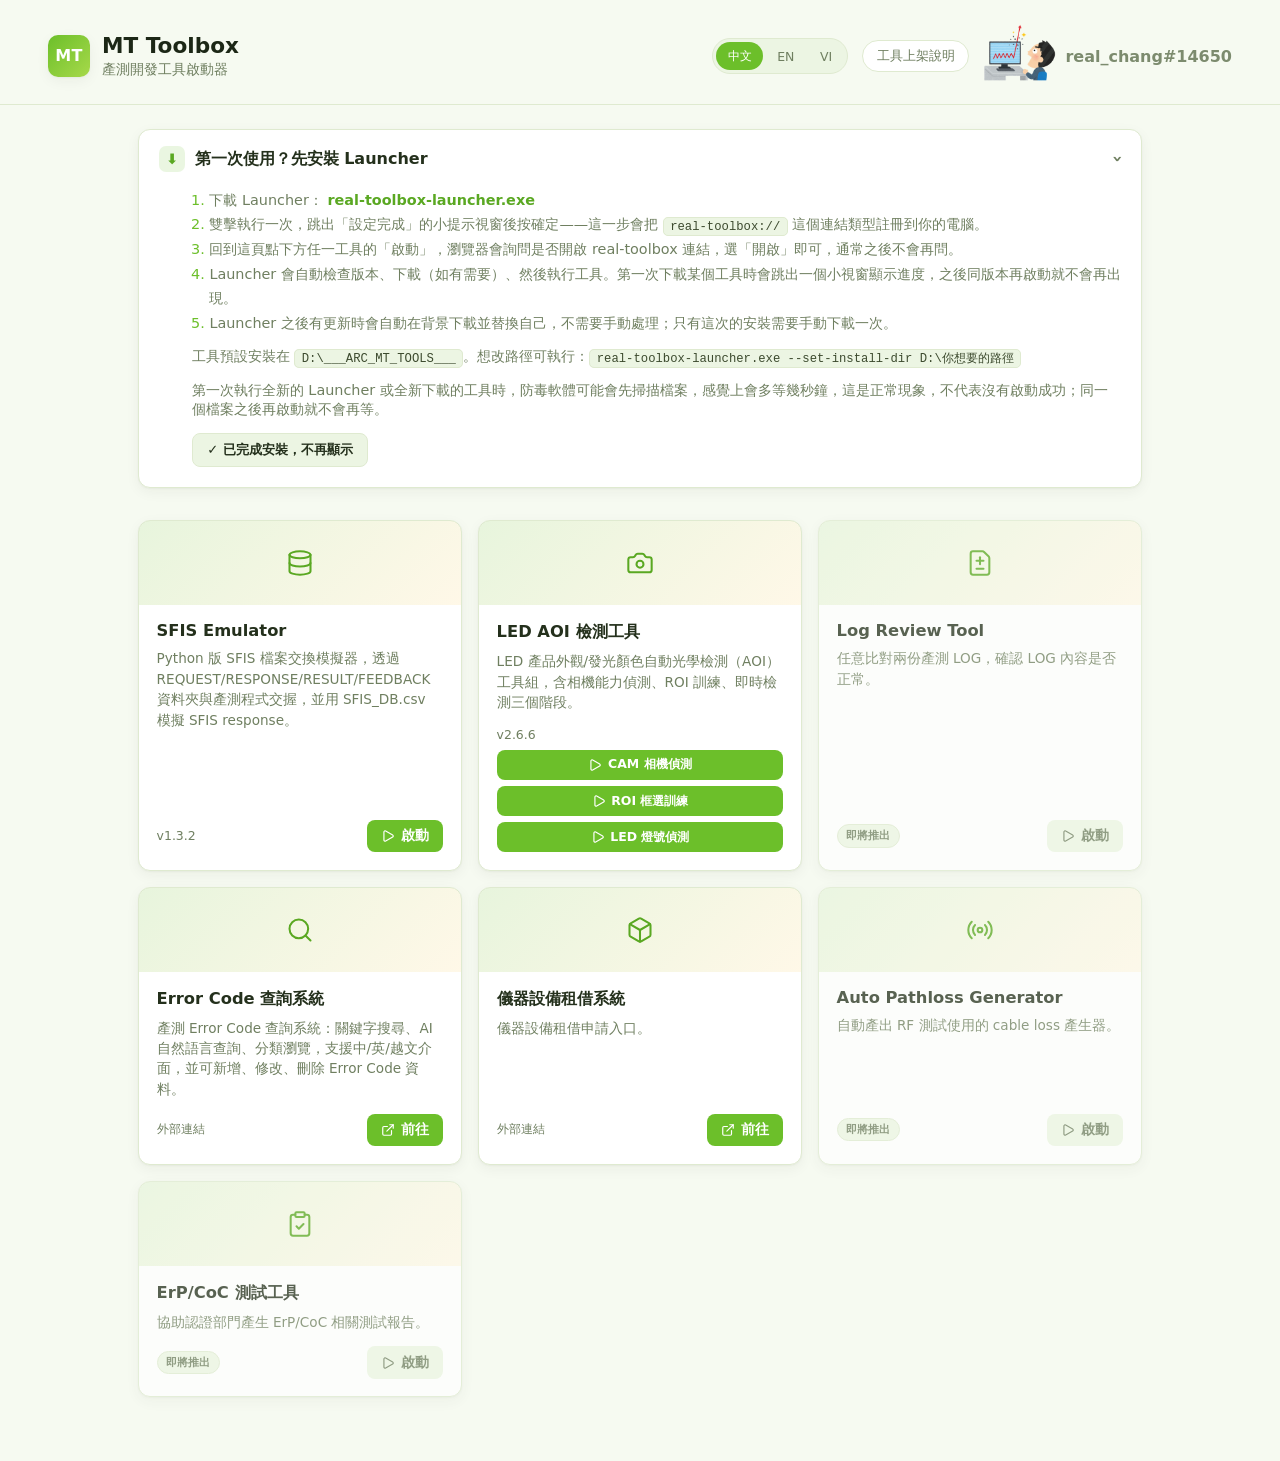
==== commit d7a7aa2d: "Add trilingual support (zh-Hant/en/vi) to the entry page and onboarding guide New assets/i18n.js: a " ====
--- a/index.html
+++ b/index.html
@@ -13,6 +13,12 @@
   click on a tool's "啟動" button actually results in a program running on
   the user's machine, and launcher/launcher.py's module docstring for the
   Launcher side of that handshake.
+
+  Trilingual (zh-Hant / en / vi): every fixed piece of text on this page is
+  translated via assets/i18n.js (elements marked data-i18n/data-i18n-html) -
+  see that file's top comment for how it works. Tool NAMES/DESCRIPTIONS from
+  manifest.json are deliberately NOT translated - only this page's own
+  chrome is.
 -->
 <html lang="zh-Hant">
 <head>
@@ -31,10 +37,14 @@
     <span class="brand-mark">MT</span>
     <div>
       <h1>MT Toolbox</h1>
-      <p class="subtitle">產測開發工具啟動器</p>
+      <p class="subtitle" data-i18n="index.subtitle">產測開發工具啟動器</p>
     </div>
   </div>
   <div class="topbar-right">
+    <!-- Populated by assets/i18n.js's initLanguageSwitcher() with one
+         button per supported language (zh/en/vi) - see that file's
+         SUPPORTED_LANGS/LANG_LABELS. -->
+    <div id="lang-switcher" class="lang-switcher"></div>
     <!--
       Two different, deliberately distinct link types sit side by side here:
         - "工具啟動教學" is a <button>, not a link - clicking it doesn't
@@ -54,8 +64,8 @@
       inherit }` comment for a subtlety this caused (buttons and links don't
       get identical typography for free, even with the same class).
     -->
-    <button class="setup-reopen-link" id="setup-reopen" hidden>工具啟動教學</button>
-    <a class="setup-reopen-link" href="onboarding.html" target="_blank" rel="noopener">工具上架說明</a>
+    <button class="setup-reopen-link" id="setup-reopen" hidden data-i18n="nav.setupReopen">工具啟動教學</button>
+    <a class="setup-reopen-link" href="onboarding.html" target="_blank" rel="noopener" data-i18n="nav.onboardingLink">工具上架說明</a>
     <!-- Personal signature corner: a small mascot image (assets/mascot.png)
          plus a name/id tag. hideMascotIfMissing() in app.js makes the image
          fail gracefully (hides itself) rather than showing a broken-image
@@ -81,13 +91,13 @@
   <details class="setup-card" id="setup-card" open>
     <summary>
       <span class="setup-icon">⬇</span>
-      第一次使用？先安裝 Launcher
+      <span data-i18n="index.setup.title">第一次使用？先安裝 Launcher</span>
       <span class="chevron">›</span>
     </summary>
     <div class="setup-body">
       <ol class="setup-steps">
         <li>
-          下載 Launcher：
+          <span data-i18n="index.setup.step1Prefix">下載 Launcher：</span>
           <!-- Points at GitHub's "latest release" asset permalink - see
                README.md's self-update section for the mechanism this
                mirrors. This URL always resolves to the newest Launcher
@@ -101,13 +111,14 @@
         </li>
         <!-- "設定完成" message box wording here must stay in sync with
              register_protocol()'s show_message() call in launcher.py - if
-             that message text changes, update it here too. -->
-        <li>雙擊執行一次，跳出「設定完成」的小提示視窗後按確定——這一步會把 <code>real-toolbox://</code> 這個連結類型註冊到你的電腦。</li>
-        <li>回到這頁點下方任一工具的「啟動」，瀏覽器會詢問是否開啟 real-toolbox 連結，選「開啟」即可，通常之後不會再問。</li>
-        <li>Launcher 會自動檢查版本、下載（如有需要）、然後執行工具。第一次下載某個工具時會跳出一個小視窗顯示進度，之後同版本再啟動就不會再出現。</li>
-        <li>Launcher 之後有更新時會自動在背景下載並替換自己，不需要手動處理；只有這次的安裝需要手動下載一次。</li>
+             that message text changes, update it here too (in all three
+             languages' index.setup.step2 in assets/i18n.js). -->
+        <li data-i18n-html="index.setup.step2">雙擊執行一次，跳出「設定完成」的小提示視窗後按確定——這一步會把 <code>real-toolbox://</code> 這個連結類型註冊到你的電腦。</li>
+        <li data-i18n="index.setup.step3">回到這頁點下方任一工具的「啟動」，瀏覽器會詢問是否開啟 real-toolbox 連結，選「開啟」即可，通常之後不會再問。</li>
+        <li data-i18n="index.setup.step4">Launcher 會自動檢查版本、下載（如有需要）、然後執行工具。第一次下載某個工具時會跳出一個小視窗顯示進度，之後同版本再啟動就不會再出現。</li>
+        <li data-i18n="index.setup.step5">Launcher 之後有更新時會自動在背景下載並替換自己，不需要手動處理；只有這次的安裝需要手動下載一次。</li>
       </ol>
-      <p class="setup-note">
+      <p class="setup-note" data-i18n-html="index.setup.note1">
         工具預設安裝在 <code>D:\___ARC_MT_TOOLS___</code>。想改路徑可執行：
         <code>real-toolbox-launcher.exe --set-install-dir D:\你想要的路徑</code>
       </p>
@@ -117,10 +128,10 @@
            actual bug - see launcher.py's LOCK_TTL_SECONDS/module docstring
            and app.js's LAUNCH_FEEDBACK_TIMEOUT_MS comment for the two other
            places this same discovery shaped the design. -->
-      <p class="setup-note">
+      <p class="setup-note" data-i18n="index.setup.note2">
         第一次執行全新的 Launcher 或全新下載的工具時，防毒軟體可能會先掃描檔案，感覺上會多等幾秒鐘，這是正常現象，不代表沒有啟動成功；同一個檔案之後再啟動就不會再等。
       </p>
-      <button class="dismiss-setup-btn" id="dismiss-setup">✓ 已完成安裝，不再顯示</button>
+      <button class="dismiss-setup-btn" id="dismiss-setup" data-i18n="index.setup.dismissBtn">✓ 已完成安裝，不再顯示</button>
     </div>
   </details>
 
@@ -132,9 +143,10 @@
   <!-- Shown by app.js only if manifest.json legitimately has zero tools, or
        if manifest.json itself failed to load at all (in which case its text
        is replaced with the actual error - see loadTools()). -->
-  <p class="empty-state" id="empty-state" hidden>目前還沒有工具。</p>
+  <p class="empty-state" id="empty-state" hidden data-i18n="index.emptyState">目前還沒有工具。</p>
 </main>
 
+<script src="assets/i18n.js"></script>
 <script src="assets/app.js"></script>
 </body>
 </html>
--- a/assets/style.css
+++ b/assets/style.css
@@ -95,6 +95,36 @@
   gap: 0.9rem;
 }
 
+/* Language toggle (see assets/i18n.js's initLanguageSwitcher) - a compact
+   segmented control, same visual family as .tabs used to be, styled to sit
+   comfortably among the other topbar-right pill buttons/links. */
+.lang-switcher {
+  display: flex;
+  gap: 0.2rem;
+  background: var(--bg-alt);
+  padding: 0.2rem;
+  border-radius: 999px;
+  border: 1px solid var(--border);
+}
+
+.lang-btn {
+  border: none;
+  background: transparent;
+  color: var(--muted);
+  padding: 0.35rem 0.7rem;
+  border-radius: 999px;
+  font-size: 0.78rem;
+  cursor: pointer;
+  transition: background 0.15s, color 0.15s;
+}
+
+.lang-btn:hover { color: var(--fg); }
+
+.lang-btn.active {
+  background: var(--accent);
+  color: white;
+}
+
 .setup-reopen-link {
   border: 1px solid var(--border);
   background: var(--card);
